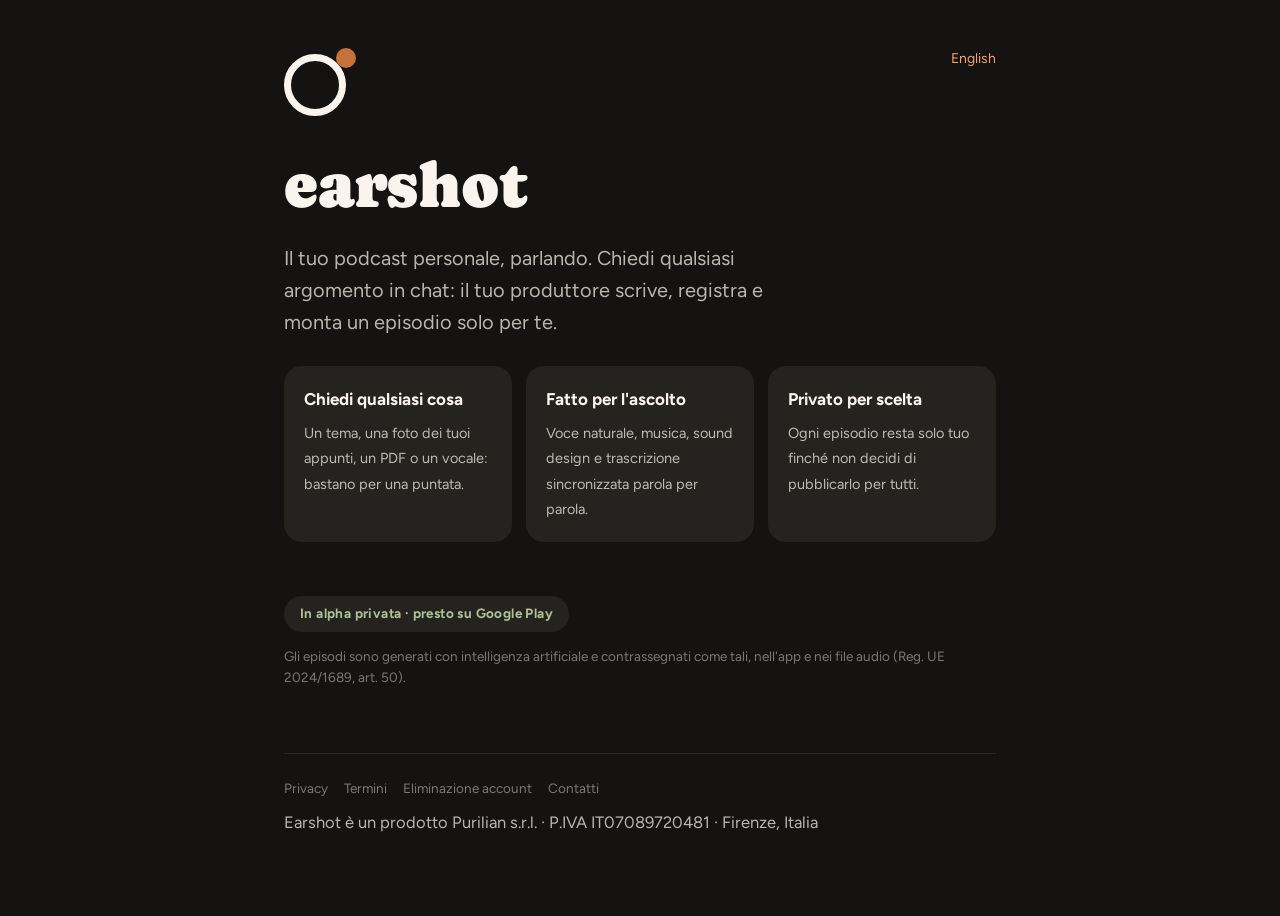
==== index.html @ d98a79b5 "self-host fonts: zero third-party requests, no consent surface The only external call was Google Fon" ====
<!doctype html><html lang="it"><head><meta charset="utf-8"><meta name="viewport" content="width=device-width, initial-scale=1"><link rel="stylesheet" href="/style.css">
<title>Earshot — il tuo podcast personale, parlando</title>
<meta name="description" content="Earshot trasforma qualsiasi cosa ti incuriosisca in episodi podcast fatti solo per te. Chiedi in chat, ascolta in pochi minuti.">
<link rel="icon" type="image/png" href="/favicon.png"><link rel="canonical" href="https://earshot.it/"><link rel="alternate" hreflang="en" href="https://earshot.it/en.html"><meta property="og:title" content="Earshot — il tuo podcast personale, parlando"><meta property="og:description" content="Chiedi qualsiasi argomento in chat: il tuo produttore AI scrive, registra e monta un episodio solo per te."><meta property="og:image" content="https://earshot.it/og.png"><meta property="og:url" content="https://earshot.it/"><meta property="og:type" content="website"><meta name="twitter:card" content="summary_large_image"></head><body><div class="wrap">
<div class="lang"><a href="/en.html">English</a></div>
<div class="mark"><div class="ring"></div><div class="dot"></div></div>
<h1 class="word">earshot</h1>
<p class="tag">Il tuo podcast personale, parlando. Chiedi qualsiasi argomento in chat: il tuo produttore scrive, registra e monta un episodio solo per te.</p>
<div class="cards">
<div class="card"><b>Chiedi qualsiasi cosa</b><span>Un tema, una foto dei tuoi appunti, un PDF o un vocale: bastano per una puntata.</span></div>
<div class="card"><b>Fatto per l'ascolto</b><span>Voce naturale, musica, sound design e trascrizione sincronizzata parola per parola.</span></div>
<div class="card"><b>Privato per scelta</b><span>Ogni episodio resta solo tuo finché non decidi di pubblicarlo per tutti.</span></div>
</div>
<span class="badge">In alpha privata · presto su Google Play</span>
<p style="margin-top:14px;font-size:13.5px;color:var(--ink3)">Gli episodi sono generati con intelligenza artificiale e contrassegnati come tali, nell'app e nei file audio (Reg. UE 2024/1689, art. 50).</p>
<footer>
<a href="/privacy.html">Privacy</a><a href="/terms.html">Termini</a><a href="/delete-account.html">Eliminazione account</a><a href="mailto:service@purilian.com">Contatti</a>
<p style="margin-top:10px">Earshot è un prodotto Purilian s.r.l. · P.IVA IT07089720481 · Firenze, Italia</p>
</footer>
</div></body></html>
---- style.css ----
@font-face { font-family: 'Caprasimo'; src: url('/fonts/Caprasimo_400Regular.ttf') format('truetype'); font-weight: 400; font-display: swap; }
@font-face { font-family: 'Figtree'; src: url('/fonts/Figtree_400Regular.ttf') format('truetype'); font-weight: 400; font-display: swap; }
@font-face { font-family: 'Figtree'; src: url('/fonts/Figtree_700Bold.ttf') format('truetype'); font-weight: 700; font-display: swap; }
:root {
  --page: #141311; --surface: #242320; --ink: #F9F4ED; --ink2: rgba(249,244,237,.72);
  --ink3: rgba(249,244,237,.45); --accent: #C67139; --accent2: #F6A06B; --sage: #AEBF92;
}
* { margin: 0; padding: 0; box-sizing: border-box; }
body { background: var(--page); color: var(--ink); font-family: 'Figtree', system-ui, sans-serif; line-height: 1.6; }
.wrap { max-width: 760px; margin: 0 auto; padding: 48px 24px 80px; }
.mark { position: relative; width: 74px; height: 68px; }
.mark .ring { position: absolute; left: 0; top: 6px; width: 62px; height: 62px; border: 7px solid var(--ink); border-radius: 50%; }
.mark .dot { position: absolute; right: 2px; top: 0; width: 20px; height: 20px; background: var(--accent); border-radius: 50%; }
h1.word { font-family: 'Caprasimo', serif; font-weight: 400; font-size: 64px; margin: 18px 0 6px; }
.tag { font-size: 20px; color: var(--ink2); max-width: 480px; }
h2 { font-family: 'Caprasimo', serif; font-weight: 400; font-size: 26px; margin: 40px 0 10px; }
p, li { color: var(--ink2); font-size: 16.5px; }
ul { padding-left: 22px; margin: 8px 0; }
a { color: var(--accent2); text-decoration: none; }
a:hover { text-decoration: underline; }
.cards { display: grid; grid-template-columns: repeat(auto-fit, minmax(210px, 1fr)); gap: 14px; margin: 28px 0; }
.card { background: var(--surface); border-radius: 18px; padding: 20px; }
.card b { display: block; font-size: 17px; margin-bottom: 6px; color: var(--ink); }
.card span { font-size: 14.5px; color: var(--ink2); }
.badge { display: inline-block; background: var(--surface); color: var(--sage); border-radius: 999px; padding: 7px 16px; font-size: 13.5px; font-weight: 700; letter-spacing: .4px; margin-top: 26px; }
footer { margin-top: 64px; padding-top: 24px; border-top: 1px solid rgba(249,244,237,.09); font-size: 13.5px; color: var(--ink3); }
footer a { color: var(--ink3); margin-right: 16px; }
.lang { float: right; font-size: 14px; }
h3 { color: var(--ink); font-size: 18px; margin: 26px 0 6px; }
.updated { color: var(--ink3); font-size: 13.5px; font-style: italic; }
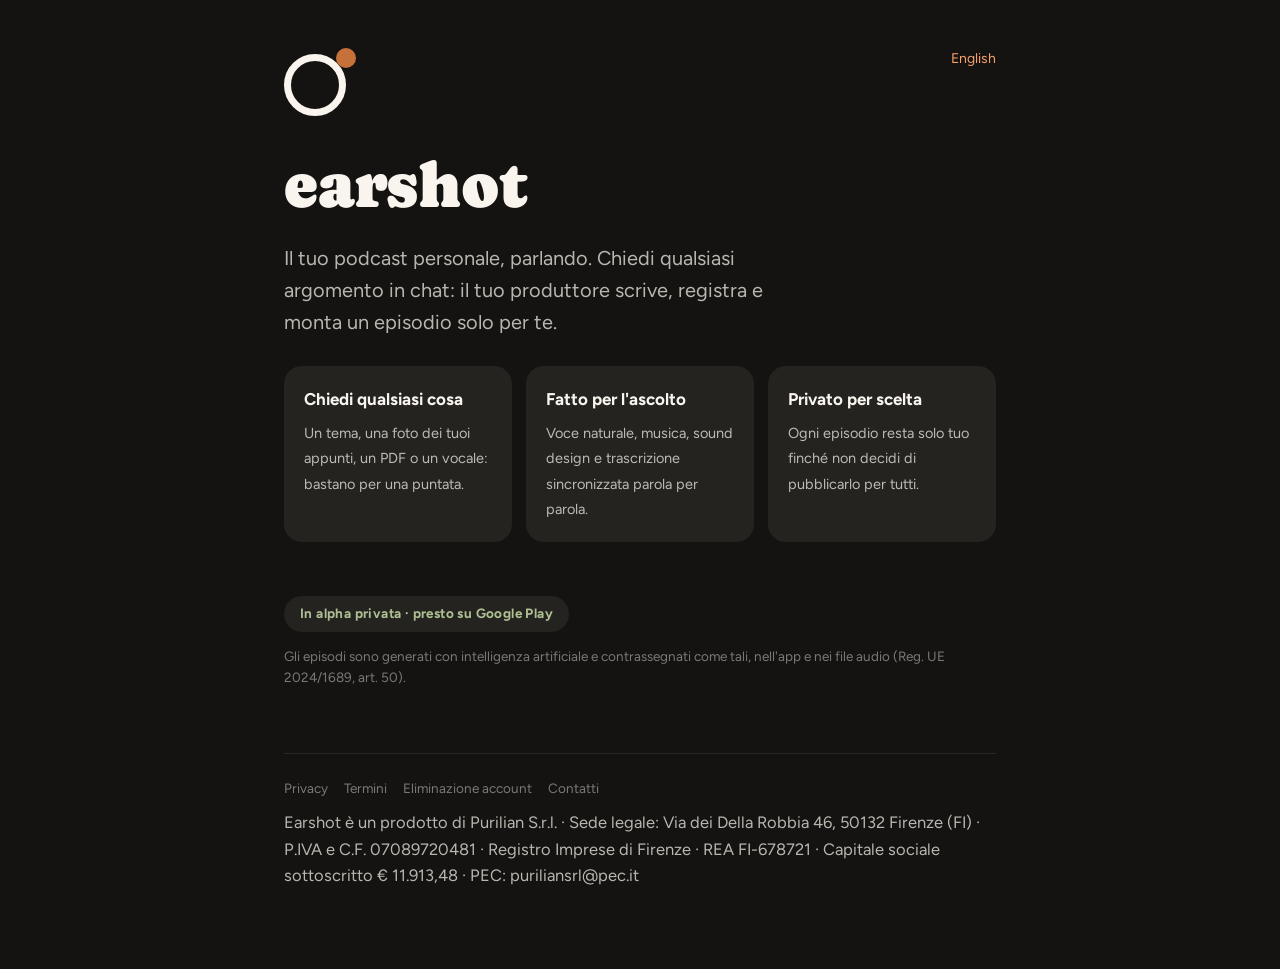
==== commit 3555a8ff: "full legal imprint per art. 2250 c.c. / d.lgs. 70/2003 Sede legale, Registro Imprese, REA, capitale " ====
--- a/index.html
+++ b/index.html
@@ -15,6 +15,6 @@
 <p style="margin-top:14px;font-size:13.5px;color:var(--ink3)">Gli episodi sono generati con intelligenza artificiale e contrassegnati come tali, nell'app e nei file audio (Reg. UE 2024/1689, art. 50).</p>
 <footer>
 <a href="/privacy.html">Privacy</a><a href="/terms.html">Termini</a><a href="/delete-account.html">Eliminazione account</a><a href="mailto:service@purilian.com">Contatti</a>
-<p style="margin-top:10px">Earshot è un prodotto Purilian s.r.l. · P.IVA IT07089720481 · Firenze, Italia</p>
+<p style="margin-top:10px">Earshot è un prodotto di Purilian S.r.l. · Sede legale: Via dei Della Robbia 46, 50132 Firenze (FI) · P.IVA e C.F. 07089720481 · Registro Imprese di Firenze · REA FI-678721 · Capitale sociale sottoscritto € 11.913,48 · PEC: puriliansrl@pec.it</p>
 </footer>
-</div></body></html>
+</div><!-- Cloudflare Web Analytics (cookieless) --><script type='module' src='https://static.cloudflareinsights.com/beacon.min.js' data-cf-beacon='{"token": "9274617eed044f3c8cafb4d5be8f2de0"}'></script></body></html>
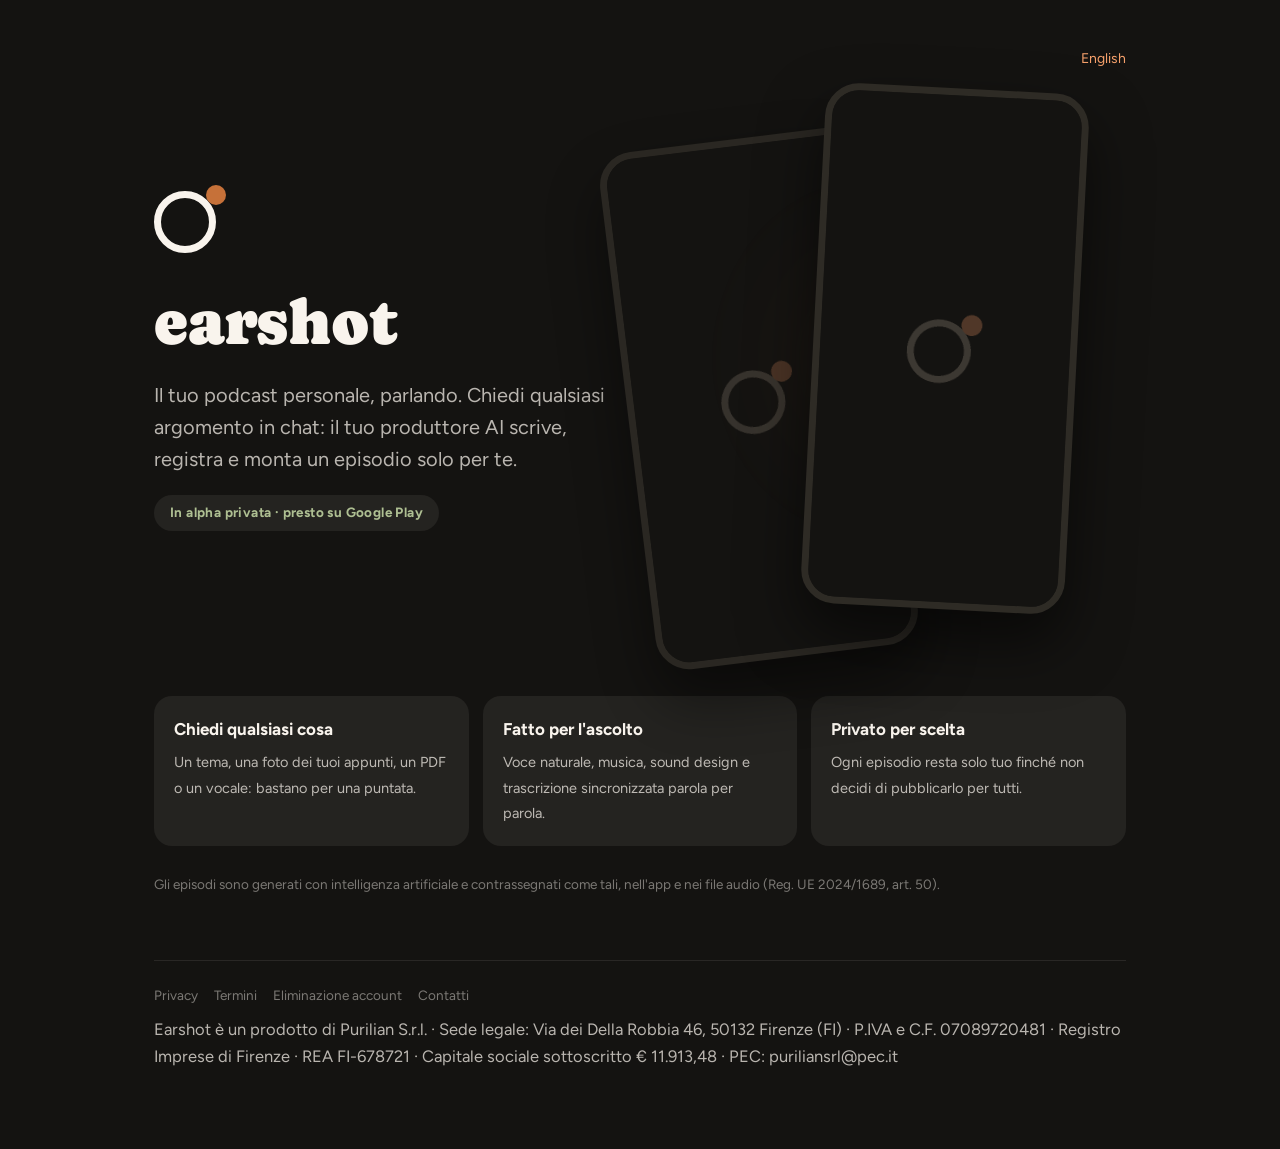
==== commit 318a4167: "hero: split layout with dual phone frames and glow (placeholder screens) Real app screenshots replac" ====
--- a/index.html
+++ b/index.html
@@ -1,17 +1,23 @@
 <!doctype html><html lang="it"><head><meta charset="utf-8"><meta name="viewport" content="width=device-width, initial-scale=1"><link rel="stylesheet" href="/style.css">
 <title>Earshot — il tuo podcast personale, parlando</title>
 <meta name="description" content="Earshot trasforma qualsiasi cosa ti incuriosisca in episodi podcast fatti solo per te. Chiedi in chat, ascolta in pochi minuti.">
-<link rel="icon" type="image/png" href="/favicon.png"><link rel="canonical" href="https://earshot.it/"><link rel="alternate" hreflang="en" href="https://earshot.it/en.html"><meta property="og:title" content="Earshot — il tuo podcast personale, parlando"><meta property="og:description" content="Chiedi qualsiasi argomento in chat: il tuo produttore AI scrive, registra e monta un episodio solo per te."><meta property="og:image" content="https://earshot.it/og.png"><meta property="og:url" content="https://earshot.it/"><meta property="og:type" content="website"><meta name="twitter:card" content="summary_large_image"></head><body><div class="wrap">
+<link rel="icon" type="image/png" href="/favicon.png"><link rel="canonical" href="https://earshot.it/"><link rel="alternate" hreflang="en" href="https://earshot.it/en.html"><meta property="og:title" content="Earshot — il tuo podcast personale, parlando"><meta property="og:description" content="Chiedi qualsiasi argomento in chat: il tuo produttore AI scrive, registra e monta un episodio solo per te."><meta property="og:image" content="https://earshot.it/og.png"><meta property="og:url" content="https://earshot.it/"><meta property="og:type" content="website"><meta name="twitter:card" content="summary_large_image"></head><body><div class="wrap-wide">
 <div class="lang"><a href="/en.html">English</a></div>
+<div class="hero"><div class="hero-copy">
 <div class="mark"><div class="ring"></div><div class="dot"></div></div>
 <h1 class="word">earshot</h1>
-<p class="tag">Il tuo podcast personale, parlando. Chiedi qualsiasi argomento in chat: il tuo produttore scrive, registra e monta un episodio solo per te.</p>
+<p class="tag">Il tuo podcast personale, parlando. Chiedi qualsiasi argomento in chat: il tuo produttore AI scrive, registra e monta un episodio solo per te.</p>
+<span class="badge" style="margin-top:20px">In alpha privata · presto su Google Play</span>
+</div><div class="hero-stage">
+<div class="phone back"><img src="/img/hero-explore.png" alt="Esplora: le serie su Earshot" loading="lazy"></div>
+<div class="phone front"><img src="/img/hero-player.png" alt="Il player con la trascrizione sincronizzata" loading="lazy"></div>
+</div></div>
 <div class="cards">
 <div class="card"><b>Chiedi qualsiasi cosa</b><span>Un tema, una foto dei tuoi appunti, un PDF o un vocale: bastano per una puntata.</span></div>
 <div class="card"><b>Fatto per l'ascolto</b><span>Voce naturale, musica, sound design e trascrizione sincronizzata parola per parola.</span></div>
 <div class="card"><b>Privato per scelta</b><span>Ogni episodio resta solo tuo finché non decidi di pubblicarlo per tutti.</span></div>
 </div>
-<span class="badge">In alpha privata · presto su Google Play</span>
+
 <p style="margin-top:14px;font-size:13.5px;color:var(--ink3)">Gli episodi sono generati con intelligenza artificiale e contrassegnati come tali, nell'app e nei file audio (Reg. UE 2024/1689, art. 50).</p>
 <footer>
 <a href="/privacy.html">Privacy</a><a href="/terms.html">Termini</a><a href="/delete-account.html">Eliminazione account</a><a href="mailto:service@purilian.com">Contatti</a>
--- a/style.css
+++ b/style.css
@@ -28,3 +28,20 @@
 .lang { float: right; font-size: 14px; }
 h3 { color: var(--ink); font-size: 18px; margin: 26px 0 6px; }
 .updated { color: var(--ink3); font-size: 13.5px; font-style: italic; }
+
+/* hero */
+.hero { display: grid; grid-template-columns: 1.1fr 1fr; gap: 28px; align-items: center; min-height: 60vh; }
+.hero-copy { padding: 24px 0; }
+.hero-stage { position: relative; height: 620px; }
+.hero-stage::before { content: ''; position: absolute; inset: 10% 0; background: radial-gradient(closest-side, rgba(198,113,57,.28), transparent 70%); filter: blur(8px); }
+.phone { position: absolute; width: 264px; border-radius: 34px; border: 7px solid #2E2B25; overflow: hidden; box-shadow: 0 30px 60px rgba(0,0,0,.55); background: #141311; }
+.phone img { display: block; width: 100%; }
+.phone.front { right: 4px; top: 40px; z-index: 2; transform: rotate(3deg); }
+.phone.back { right: 190px; top: 90px; z-index: 1; transform: rotate(-7deg); opacity: .85; }
+@media (max-width: 860px) {
+  .hero { grid-template-columns: 1fr; }
+  .hero-stage { height: 560px; margin-top: 8px; }
+  .phone.front { right: calc(50% - 220px); }
+  .phone.back { right: calc(50% + 8px); }
+}
+.wrap-wide { max-width: 1020px; margin: 0 auto; padding: 48px 24px 80px; }
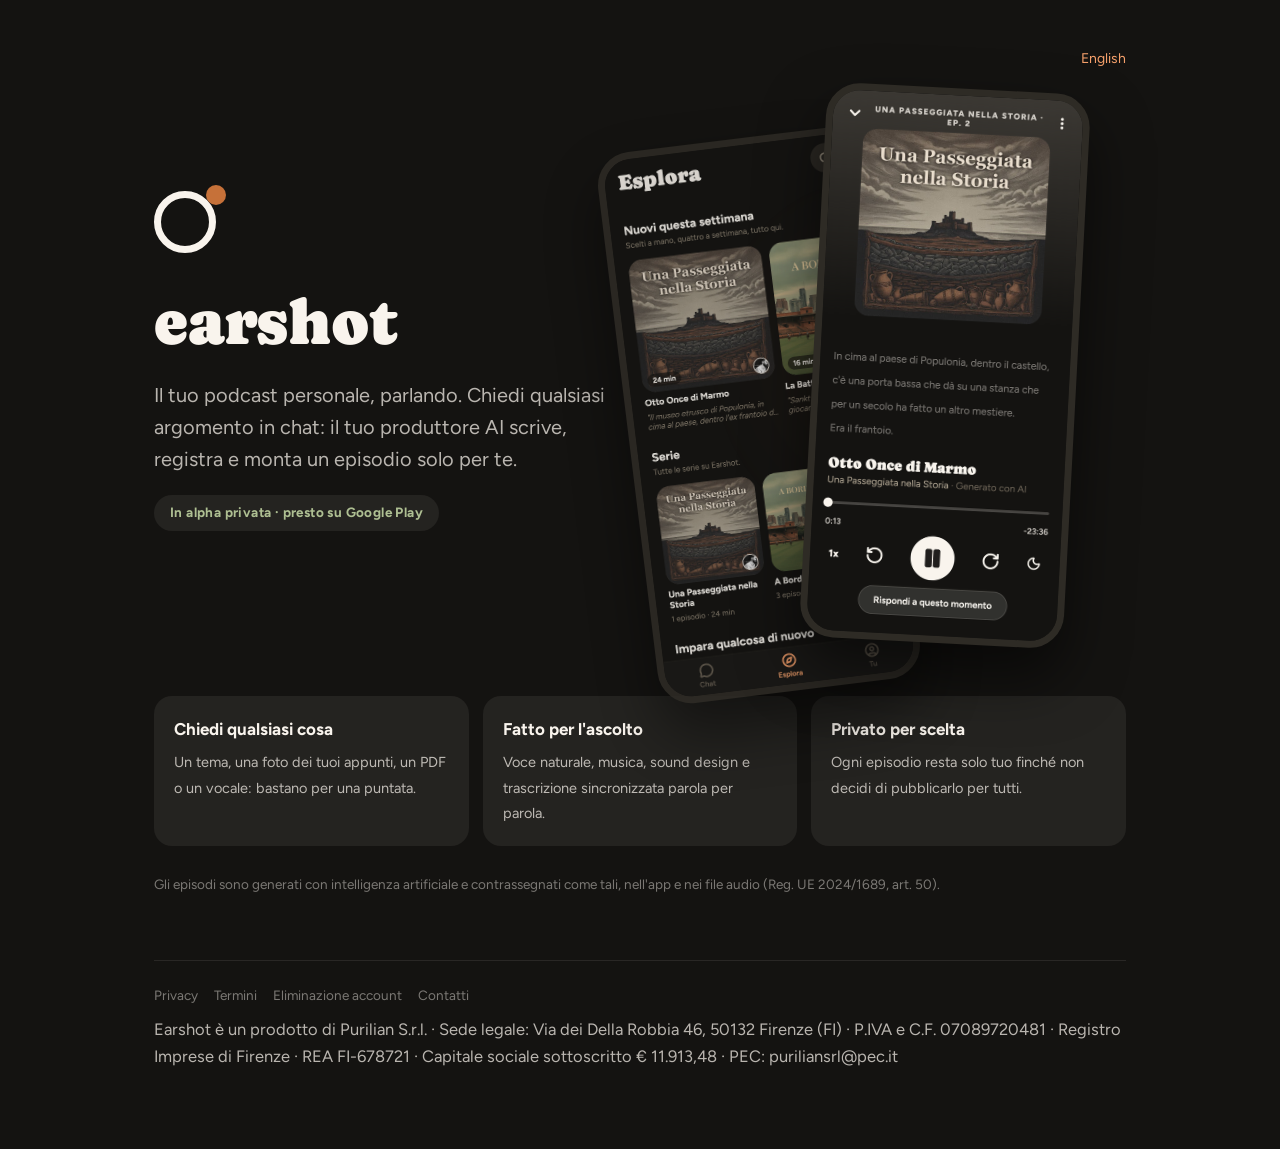
==== commit 034ce2ad: "hero: real app screenshots (player + explore) from the web build Co-Authored-By: Claude Fable 5 <nor" ====
--- a/index.html
+++ b/index.html
@@ -1,4 +1,4 @@
-<!doctype html><html lang="it"><head><meta charset="utf-8"><meta name="viewport" content="width=device-width, initial-scale=1"><link rel="stylesheet" href="/style.css">
+<!doctype html><html lang="it"><head><meta charset="utf-8"><meta name="viewport" content="width=device-width, initial-scale=1"><link rel="stylesheet" href="/style.css?v=2">
 <title>Earshot — il tuo podcast personale, parlando</title>
 <meta name="description" content="Earshot trasforma qualsiasi cosa ti incuriosisca in episodi podcast fatti solo per te. Chiedi in chat, ascolta in pochi minuti.">
 <link rel="icon" type="image/png" href="/favicon.png"><link rel="canonical" href="https://earshot.it/"><link rel="alternate" hreflang="en" href="https://earshot.it/en.html"><meta property="og:title" content="Earshot — il tuo podcast personale, parlando"><meta property="og:description" content="Chiedi qualsiasi argomento in chat: il tuo produttore AI scrive, registra e monta un episodio solo per te."><meta property="og:image" content="https://earshot.it/og.png"><meta property="og:url" content="https://earshot.it/"><meta property="og:type" content="website"><meta name="twitter:card" content="summary_large_image"></head><body><div class="wrap-wide">
@@ -9,8 +9,8 @@
 <p class="tag">Il tuo podcast personale, parlando. Chiedi qualsiasi argomento in chat: il tuo produttore AI scrive, registra e monta un episodio solo per te.</p>
 <span class="badge" style="margin-top:20px">In alpha privata · presto su Google Play</span>
 </div><div class="hero-stage">
-<div class="phone back"><img src="/img/hero-explore.png" alt="Esplora: le serie su Earshot" loading="lazy"></div>
-<div class="phone front"><img src="/img/hero-player.png" alt="Il player con la trascrizione sincronizzata" loading="lazy"></div>
+<div class="phone back"><img src="/img/hero-explore.png?v=2" alt="Esplora: le serie su Earshot" loading="lazy"></div>
+<div class="phone front"><img src="/img/hero-player.png?v=2" alt="Il player con la trascrizione sincronizzata" loading="lazy"></div>
 </div></div>
 <div class="cards">
 <div class="card"><b>Chiedi qualsiasi cosa</b><span>Un tema, una foto dei tuoi appunti, un PDF o un vocale: bastano per una puntata.</span></div>
--- a/style.css
+++ b/style.css
@@ -40,8 +40,17 @@
 .phone.back { right: 190px; top: 90px; z-index: 1; transform: rotate(-7deg); opacity: .85; }
 @media (max-width: 860px) {
   .hero { grid-template-columns: 1fr; }
-  .hero-stage { height: 560px; margin-top: 8px; }
-  .phone.front { right: calc(50% - 220px); }
-  .phone.back { right: calc(50% + 8px); }
+  .hero-stage { height: 540px; margin-top: 8px; }
+  .phone { width: 220px; }
+  .phone.front { right: calc(50% - 225px); top: 30px; }
+  .phone.back { right: calc(50% + 5px); top: 70px; }
 }
+@media (max-width: 560px) {
+  .hero-stage { height: 520px; }
+  .phone.back { display: none; }
+  .phone.front { width: 240px; right: 50%; top: 20px; transform: translateX(50%) rotate(2deg); }
+  h1.word { font-size: 52px; }
+  .hero-stage::before { inset: 5% 10%; }
+}
+body { overflow-x: hidden; }
 .wrap-wide { max-width: 1020px; margin: 0 auto; padding: 48px 24px 80px; }
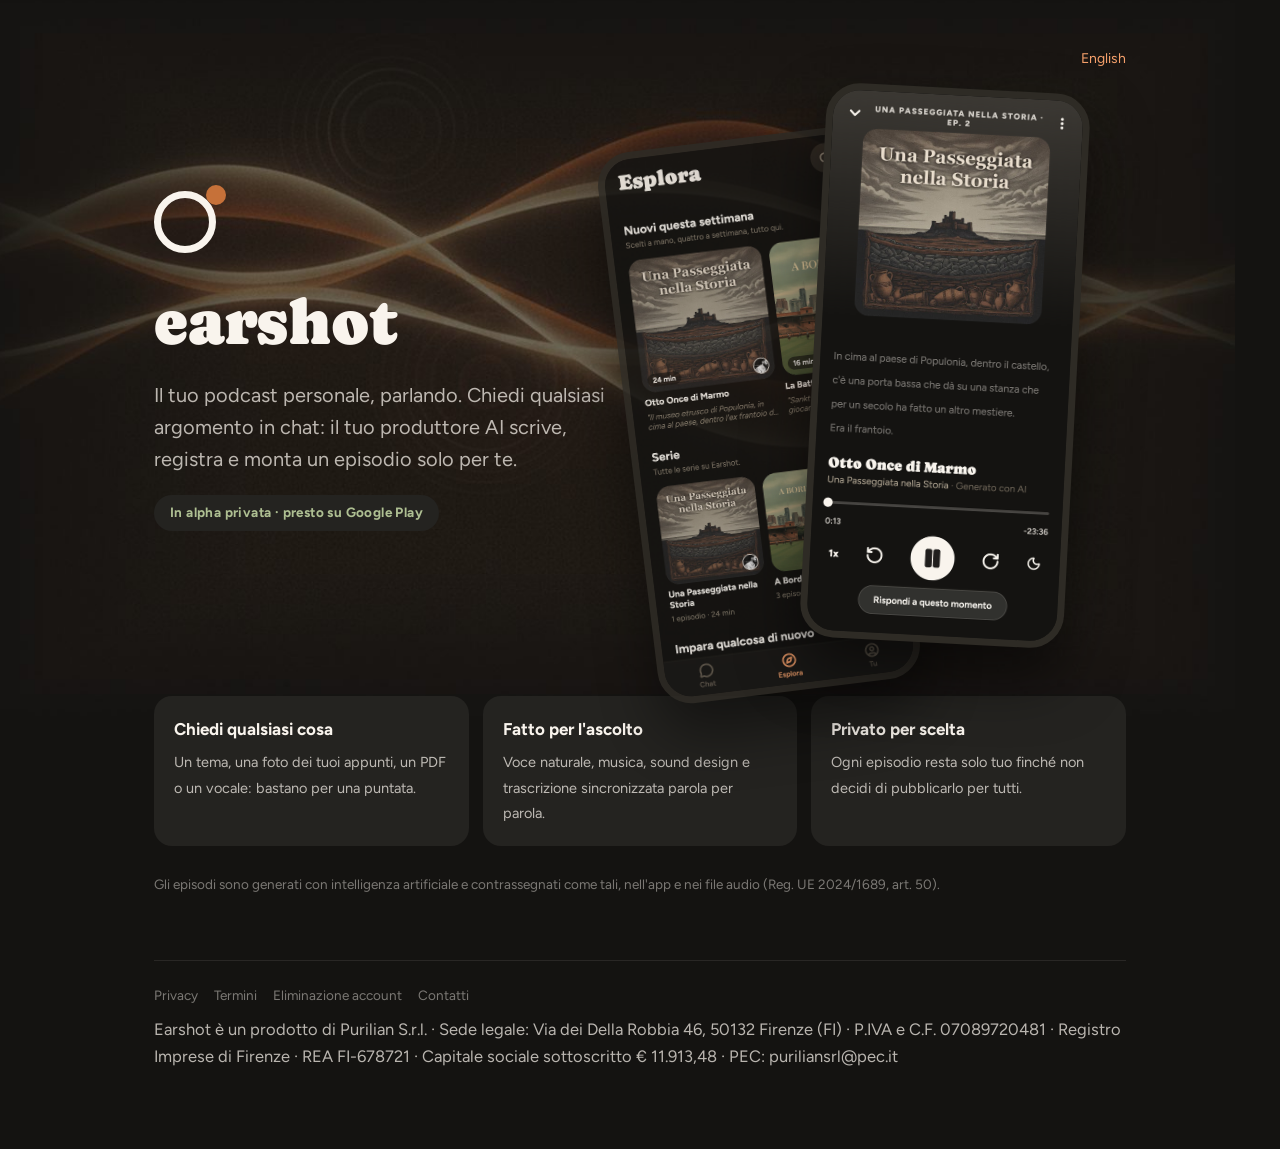
==== commit 07888f9b: "hero: EN screenshots (The House Built on the Sky) + generated sound-wave backdrop Co-Authored-By: Cl" ====
--- a/index.html
+++ b/index.html
@@ -1,4 +1,4 @@
-<!doctype html><html lang="it"><head><meta charset="utf-8"><meta name="viewport" content="width=device-width, initial-scale=1"><link rel="stylesheet" href="/style.css?v=2">
+<!doctype html><html lang="it"><head><meta charset="utf-8"><meta name="viewport" content="width=device-width, initial-scale=1"><link rel="stylesheet" href="/style.css?v=3">
 <title>Earshot — il tuo podcast personale, parlando</title>
 <meta name="description" content="Earshot trasforma qualsiasi cosa ti incuriosisca in episodi podcast fatti solo per te. Chiedi in chat, ascolta in pochi minuti.">
 <link rel="icon" type="image/png" href="/favicon.png"><link rel="canonical" href="https://earshot.it/"><link rel="alternate" hreflang="en" href="https://earshot.it/en.html"><meta property="og:title" content="Earshot — il tuo podcast personale, parlando"><meta property="og:description" content="Chiedi qualsiasi argomento in chat: il tuo produttore AI scrive, registra e monta un episodio solo per te."><meta property="og:image" content="https://earshot.it/og.png"><meta property="og:url" content="https://earshot.it/"><meta property="og:type" content="website"><meta name="twitter:card" content="summary_large_image"></head><body><div class="wrap-wide">
--- a/style.css
+++ b/style.css
@@ -31,6 +31,9 @@
 
 /* hero */
 .hero { display: grid; grid-template-columns: 1.1fr 1fr; gap: 28px; align-items: center; min-height: 60vh; }
+.hero { position: relative; }
+.hero::before { content: ''; position: absolute; inset: -60px -12vw; z-index: -1;
+  background: url('/img/hero-waves.jpg') center / cover no-repeat; pointer-events: none; }
 .hero-copy { padding: 24px 0; }
 .hero-stage { position: relative; height: 620px; }
 .hero-stage::before { content: ''; position: absolute; inset: 10% 0; background: radial-gradient(closest-side, rgba(198,113,57,.28), transparent 70%); filter: blur(8px); }
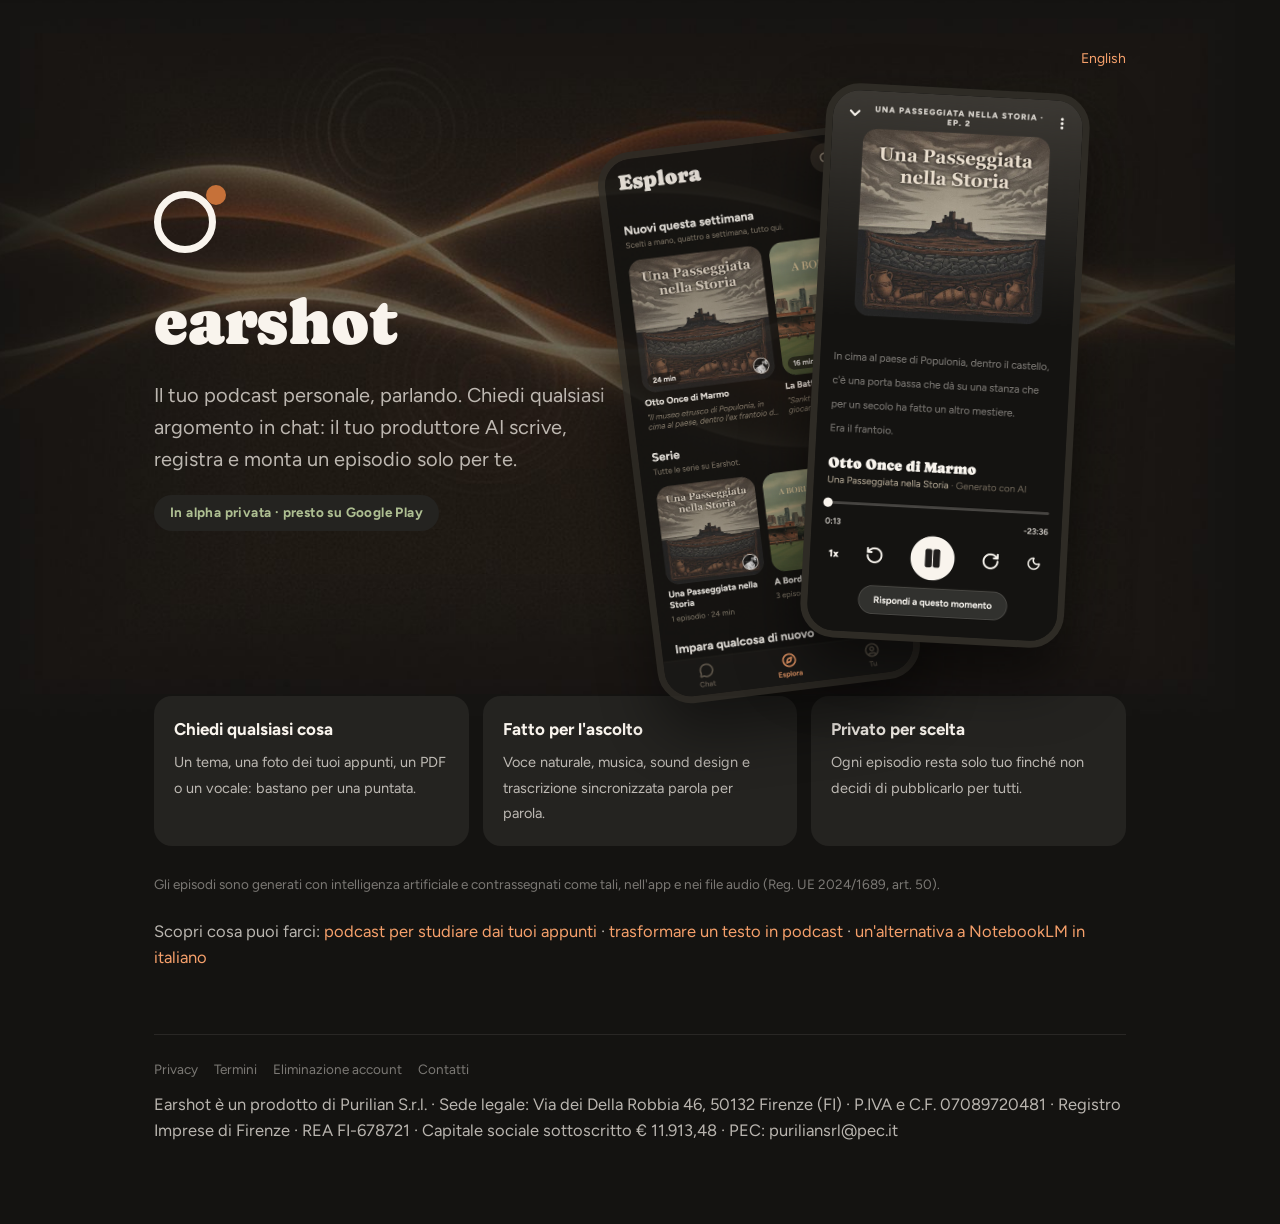
==== commit ea50f7f9: "Add six SEO landing pages (study, NotebookLM alternative, text-to-podcast; IT+EN) Waitlist CTA only " ====
--- a/index.html
+++ b/index.html
@@ -19,6 +19,7 @@
 </div>
 
 <p style="margin-top:14px;font-size:13.5px;color:var(--ink3)">Gli episodi sono generati con intelligenza artificiale e contrassegnati come tali, nell'app e nei file audio (Reg. UE 2024/1689, art. 50).</p>
+<p style="margin-top:22px">Scopri cosa puoi farci: <a href="/podcast-per-studiare.html">podcast per studiare dai tuoi appunti</a> · <a href="/testo-in-podcast.html">trasformare un testo in podcast</a> · <a href="/notebooklm-alternativa.html">un'alternativa a NotebookLM in italiano</a></p>
 <footer>
 <a href="/privacy.html">Privacy</a><a href="/terms.html">Termini</a><a href="/delete-account.html">Eliminazione account</a><a href="mailto:service@purilian.com">Contatti</a>
 <p style="margin-top:10px">Earshot è un prodotto di Purilian S.r.l. · Sede legale: Via dei Della Robbia 46, 50132 Firenze (FI) · P.IVA e C.F. 07089720481 · Registro Imprese di Firenze · REA FI-678721 · Capitale sociale sottoscritto € 11.913,48 · PEC: puriliansrl@pec.it</p>
--- a/style.css
+++ b/style.css
@@ -57,3 +57,5 @@
 }
 body { overflow-x: hidden; }
 .wrap-wide { max-width: 1020px; margin: 0 auto; padding: 48px 24px 80px; }
+.cta-btn { display: inline-block; background: var(--accent); color: var(--page); font-weight: 700; border-radius: 999px; padding: 12px 26px; margin-top: 22px; }
+.cta-btn:hover { text-decoration: none; background: var(--accent2); }
